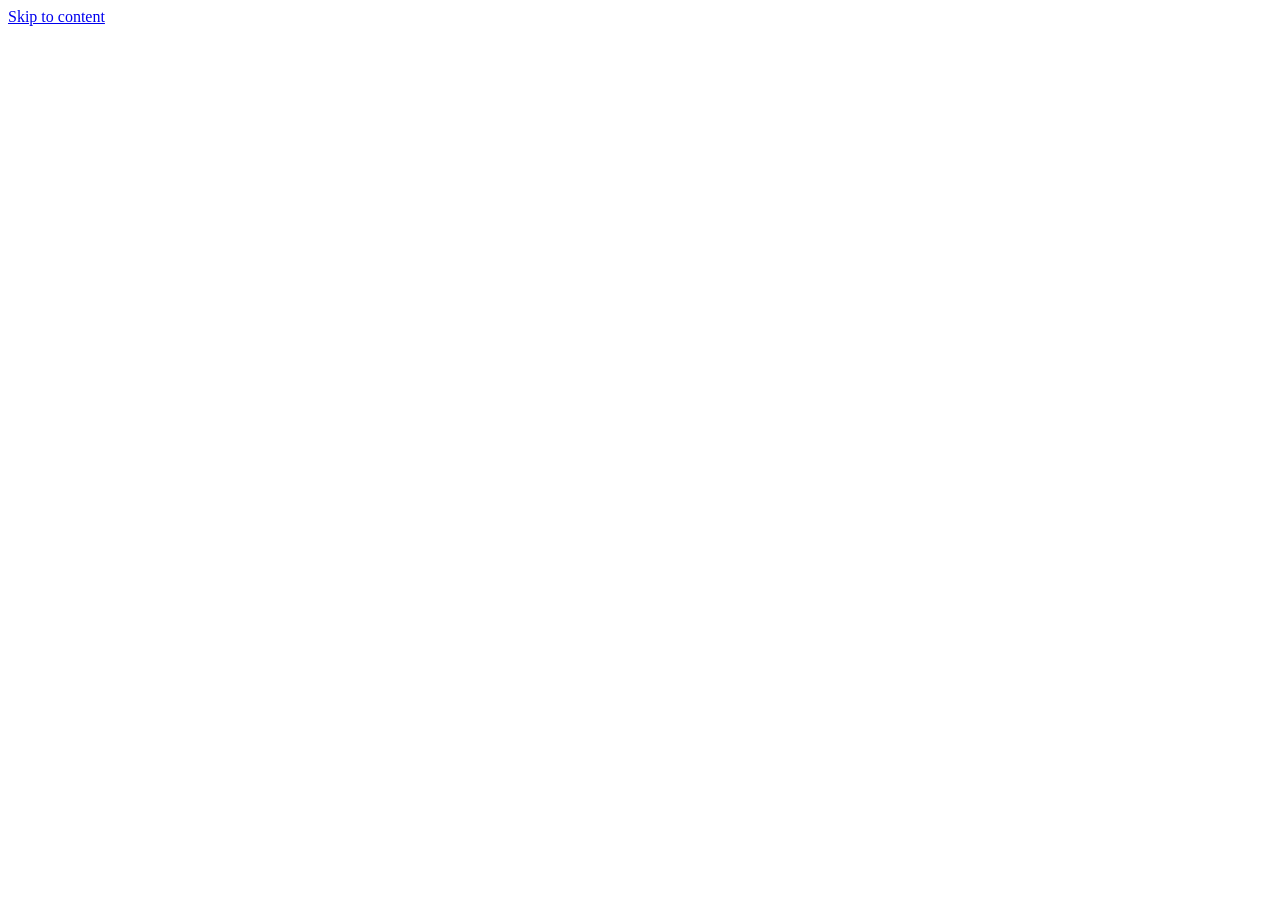
==== report/index.html @ 23d0b38d "Publish Mac Hardware Check fde9e52cd760" ====
<!doctype html>
<html lang="en">
<head>
  <meta charset="UTF-8">
  <meta name="viewport" content="width=device-width, initial-scale=1">
  <meta name="app-base" content="/machardwarecheck-prod/">
  <meta name="theme-color" content="#f6f7f8">
  <meta name="description" content="Check your MacBook display, keyboard, audio, camera, and more. Interactive tests and step-by-step guides, with results saved on your device.">
  <title>My report · Mac Hardware Check</title>
  <link rel="icon" href="data:image/svg+xml,%3Csvg xmlns='http://www.w3.org/2000/svg' viewBox='0 0 32 32'%3E%3Crect width='32' height='32' rx='9' fill='%231d6b4f'/%3E%3Cpath d='m8 17 5 5 11-12' fill='none' stroke='white' stroke-width='3'/%3E%3C/svg%3E">
  <link rel="stylesheet" href="/machardwarecheck-prod/assets/styles.css">
  <script type="module" src="/machardwarecheck-prod/assets/app.js"></script>
</head>
<body>
  <a class="skip-link" href="#main">Skip to content</a>
  <div id="app"></div>
  <noscript>Enable JavaScript in your browser to use the interactive checks.</noscript>
</body>
</html>
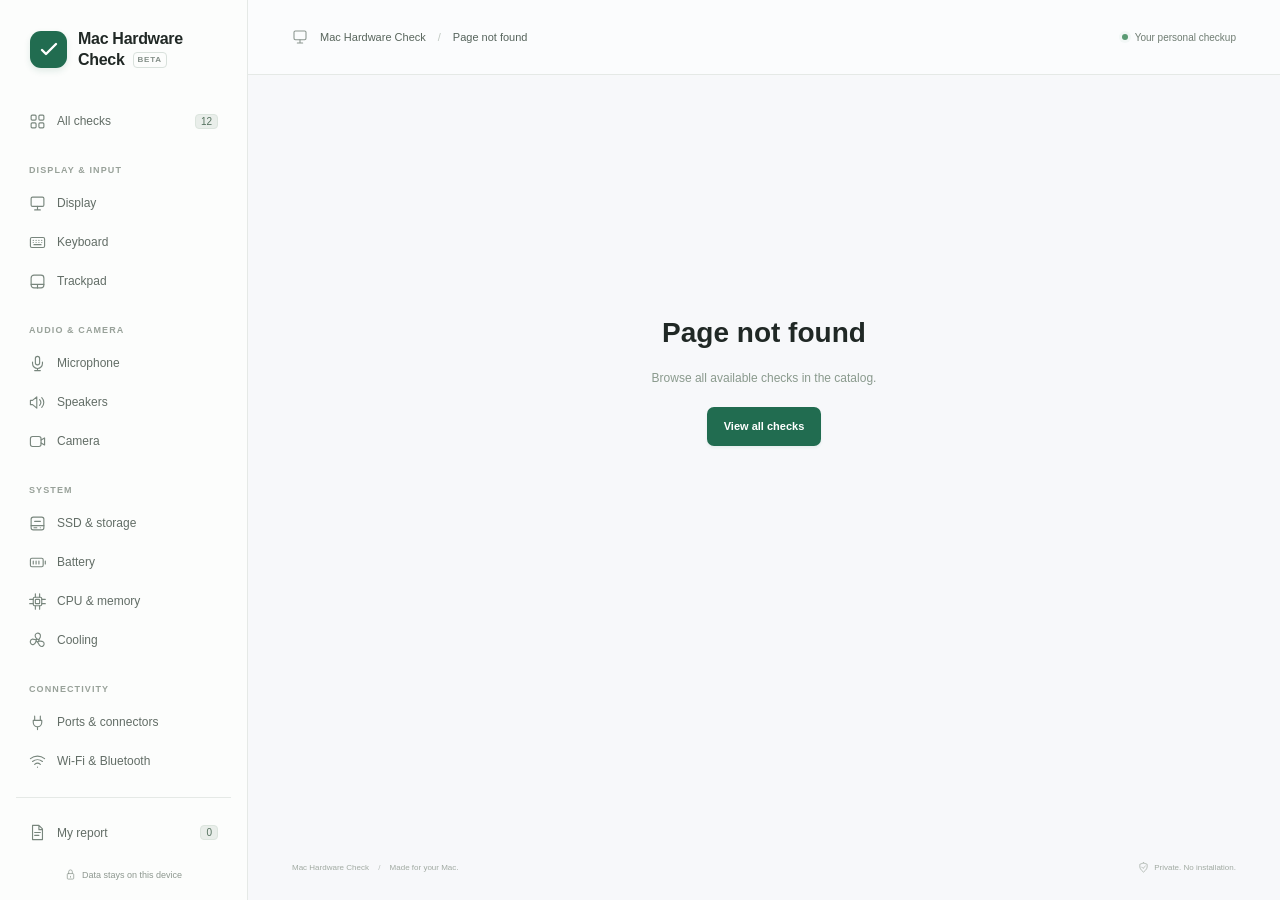
==== commit 8b364d87: "Publish Mac Hardware Check 10810b34ee79" ====
--- a/report/index.html
+++ b/report/index.html
@@ -3,13 +3,13 @@
 <head>
   <meta charset="UTF-8">
   <meta name="viewport" content="width=device-width, initial-scale=1">
-  <meta name="app-base" content="/machardwarecheck-prod/">
+  <meta name="app-base" content="/">
   <meta name="theme-color" content="#f6f7f8">
   <meta name="description" content="Check your MacBook display, keyboard, audio, camera, and more. Interactive tests and step-by-step guides, with results saved on your device.">
   <title>My report · Mac Hardware Check</title>
   <link rel="icon" href="data:image/svg+xml,%3Csvg xmlns='http://www.w3.org/2000/svg' viewBox='0 0 32 32'%3E%3Crect width='32' height='32' rx='9' fill='%231d6b4f'/%3E%3Cpath d='m8 17 5 5 11-12' fill='none' stroke='white' stroke-width='3'/%3E%3C/svg%3E">
-  <link rel="stylesheet" href="/machardwarecheck-prod/assets/styles.css">
-  <script type="module" src="/machardwarecheck-prod/assets/app.js"></script>
+  <link rel="stylesheet" href="/assets/styles.css">
+  <script type="module" src="/assets/app.js"></script>
 </head>
 <body>
   <a class="skip-link" href="#main">Skip to content</a>
--- a/assets/styles.css
+++ b/assets/styles.css
@@ -0,0 +1,9 @@
+:root{font-family:-apple-system,BlinkMacSystemFont,"Segoe UI",sans-serif;color:#202825;background:#f7f8fa;font-synthesis:none;--green:#216c50;--green-light:#e8f2ec;--muted:#77807c;--line:#e5e9e6;--sidebar:248px}*{box-sizing:border-box}body{margin:0}button,input,textarea,select{font:inherit}a{color:inherit;text-decoration:none}button,a,input,textarea,select{-webkit-tap-highlight-color:transparent}button{cursor:pointer}button:disabled{opacity:.5;cursor:wait}button{color:inherit}button:focus-visible,a:focus-visible,input:focus-visible,textarea:focus-visible,select:focus-visible,[tabindex="0"]:focus-visible{outline:3px solid #76b69b;outline-offset:4px}h1:focus{outline:0}button[hidden],[hidden]{display:none!important}h1,h2,h3,p{margin:0}.icon{width:20px;height:20px;flex-shrink:0;vertical-align:middle}.muted{color:#b8bfbb}.green-text{color:var(--green)}.skip-link{position:fixed;top:-60px;left:270px;z-index:100;background:white;padding:14px;border:2px solid var(--green)}.skip-link:focus{top:12px}.sidebar{width:var(--sidebar);position:fixed;inset:0 auto 0 0;display:flex;flex-direction:column;border-right:1px solid var(--line);background:#fcfdfc;z-index:30;padding:29px 16px 0}.brand{display:flex;gap:11px;align-items:center;font-size:16px;font-weight:650;line-height:1.3;letter-spacing:-.3px;padding:0 14px 31px}.brand-symbol{display:grid;place-items:center;width:37px;height:37px;border-radius:11px;background:var(--green);color:white;box-shadow:0 3px 6px #216c5020}.brand-symbol .icon{width:24px;height:24px;stroke-width:2.4}.brand-bottom{display:flex;align-items:center;gap:8px}.beta{font-size:8px;letter-spacing:.8px;font-weight:600;border:1px solid #d9e1dc;border-radius:4px;padding:2px 4px;color:#838e87}.sidebar-scroll{overflow:auto;scrollbar-width:thin;padding-bottom:20px}.nav-link{display:flex;gap:11px;align-items:center;padding:10px 13px;min-height:39px;border-radius:7px;font-size:12px;font-weight:500;color:#626d66;transition:background .15s}.nav-link>.icon{width:17px;height:17px;color:#78867d}.nav-link:hover{background:#f0f3f0;color:#1b5f45}.nav-link.active{background:#e8f0eb;color:#236a4d;font-weight:650}.nav-link.active>.icon{color:#236a4d}.nav-link .nav-status{margin-left:auto;width:14px;color:#31845f}.nav-count{margin-left:auto;font-size:10px;background:#e9eeea;border:1px solid #dce5de;border-radius:4px;padding:1px 5px;color:#55725f}.nav-group-label{margin:24px 13px 9px;font-size:9px;color:#98a199;font-weight:600;letter-spacing:1.1px;text-transform:uppercase}.sidebar-bottom{margin-top:auto;border-top:1px solid var(--line);padding:15px 0 20px;background:#fcfdfc}.local-note{display:flex;gap:6px;justify-content:center;align-items:center;font-size:9px;color:#8d978f;margin-top:17px}.local-note .icon{width:11px;height:11px}.workspace{margin-left:var(--sidebar);min-height:100vh;display:flex;flex-direction:column}.topbar{height:75px;flex-shrink:0;display:flex;align-items:center;justify-content:space-between;border-bottom:1px solid var(--line);padding:0 44px;background:#fbfcfd}.breadcrumb{display:flex;align-items:center;gap:12px;font-size:11px;color:#859087}.breadcrumb>.icon{width:16px;color:#8c9690}.breadcrumb>a{color:#58655c}.breadcrumb .slash{color:#c0c8c1}.breadcrumb>span:last-child{color:#55635b}.topbar-right{font-size:10px;display:flex;gap:7px;align-items:center;color:#6f7c72}.green-dot{width:6px;height:6px;border-radius:50%;background:#5a9a73;display:inline-block;box-shadow:0 0 0 3px #58a2740d}.icon-button{display:flex;align-items:center;justify-content:center;border:0;background:none;padding:5px}.mobile-menu{display:none}main{padding:36px 44px 0;max-width:1450px;width:100%;margin:0 auto;flex:1}.hero{display:grid;grid-template-columns:1.05fr 1fr;min-height:331px;overflow:hidden;background:#edf1ee;border:1px solid #e1e8e2;border-radius:14px;position:relative}.hero-copy{padding:35px 0 28px 35px;z-index:1}.eyebrow{display:flex;gap:6px;align-items:center;font-size:8px;letter-spacing:1.4px;font-weight:650;color:#647f6a}.eyebrow>span{width:5px;height:5px;border-radius:50%;background:#7a9d83}.hero h1{font-size:41px;line-height:1.13;letter-spacing:-1.65px;font-weight:600;margin:19px 0 14px;color:#223f30}.hero p{font-size:12px;color:#748077;line-height:1.7}.button{display:inline-flex;align-items:center;justify-content:center;gap:10px;min-height:39px;font-size:11px;font-weight:550;border-radius:7px;border:1px solid transparent;padding:10px 16px;white-space:nowrap;transition:background .15s,transform .15s}.button .icon{width:15px;height:15px}.button:hover{transform:translateY(-1px)}.button.primary{background:var(--green);color:white;box-shadow:0 2px 3px #236c5012}.button.primary:hover{background:#18573e}.button.secondary{background:#fff;border-color:#dee5df;color:#4c5e52}.button.secondary:hover{background:#f0f5f1;border-color:#b9cabe}.hero .button{margin-top:22px;min-width:176px}.hero-meta{display:flex;align-items:center;gap:5px;margin-top:12px;color:#8c978e;font-size:9px}.hero-meta .icon{width:12px;height:12px}.device-art{position:relative;display:grid;place-items:center;overflow:hidden;min-width:0;background:radial-gradient(ellipse at center,#dce8dc70,transparent 65%)}.orbit{position:absolute;border:1px solid #ccd9ce66;border-radius:50%;transform:rotate(-24deg)}.orbit-one{width:320px;height:240px}.orbit-two{width:400px;height:302px}.art-label{position:absolute;top:30px;right:31px;display:flex;align-items:center;gap:6px;font-size:7px;letter-spacing:1.2px;color:#798d7e}.laptop{position:relative;width:265px;transform:perspective(800px) rotateY(-12deg) rotateX(8deg) rotateZ(-4deg);margin-top:10px}.laptop-lid{width:238px;height:160px;border-radius:10px 10px 6px 6px;background:linear-gradient(150deg,#c3cbc5,#7d8f82);border:1px solid #98a99c;box-shadow:0 12px 20px #354c3820;padding:5px;margin:0 auto}.laptop-screen{width:100%;height:100%;border-radius:5px;background:#173e2b;overflow:hidden;position:relative;display:flex;flex-direction:column;align-items:center;justify-content:center;box-shadow:inset 0 0 26px #07160e55}.laptop-camera{position:absolute;top:5px;left:calc(50% - 18px);width:36px;height:6px;border-radius:0 0 4px 4px;background:#86968b;z-index:1}.screen-grid{position:absolute;inset:0;background-image:linear-gradient(#8ab89a0e 1px,transparent 1px),linear-gradient(90deg,#8ab89a0e 1px,transparent 1px);background-size:17px 17px;mask-image:radial-gradient(ellipse,black,transparent)}.screen-check{width:49px;height:49px;border:1px solid #81b38d60;background:#8fc49b11;border-radius:50%;display:grid;place-items:center;color:#b4d9ba;box-shadow:0 0 0 10px #b1d7b505}.screen-check .icon{width:26px;height:26px;stroke-width:1.7}.screen-line{width:70px;height:4px;background:#c3d9c66b;border-radius:4px;margin-top:15px}.screen-subline{width:41px;height:3px;background:#9ab79e3f;border-radius:3px;margin-top:6px}.laptop-base{height:8px;background:linear-gradient(#d4dcd7,#a3b1a8);border:1px solid #a6b5ab;border-radius:1px 1px 14px 14px;position:relative;z-index:1}.laptop-base>div{width:48px;height:3px;background:#899d90;margin:0 auto;border-radius:0 0 4px 4px}.laptop-shadow{position:absolute;bottom:-15px;left:0;width:270px;height:20px;background:#586d5840;border-radius:50%;filter:blur(10px)}.art-point{position:absolute;background:#fafcf8d9;display:grid;place-items:center;border:1px solid #dce5d9;border-radius:10px;width:35px;height:35px;color:#6b8b72;box-shadow:0 4px 12px #657a6510;transform:rotate(-7deg)}.art-point .icon{width:17px;height:17px}.point-one{left:22px;top:74px}.point-two{right:29px;bottom:83px;transform:rotate(9deg)}.point-three{left:53px;bottom:48px;transform:rotate(7deg)}.art-caption{position:absolute;bottom:23px;right:30px;font:7px ui-monospace,SFMono-Regular,monospace;letter-spacing:1px;color:#97a696}.art-caption>span{margin-left:16px;color:#7f9584}.progress-strip{display:flex;align-items:center;gap:15px;background:#fff;border:1px solid var(--line);border-radius:10px;padding:18px 21px;margin-top:19px}.progress-icon{height:35px;width:35px;background:#f3f5f3;border:1px solid #e9ede9;border-radius:9px;color:#7c8f80;display:grid;place-items:center}.progress-icon .icon{width:17px;height:17px}.progress-copy{min-width:150px;width:30%}.progress-copy strong{font-size:10px;font-weight:550;display:flex;justify-content:space-between;gap:12px}.progress-copy strong>span{font-size:9px;color:#89958c;font-weight:400}.progress-track{height:4px;border-radius:4px;background:#edf1ee;margin-top:9px;overflow:hidden}.progress-track>div{background:#5c9972;height:100%;border-radius:4px;transition:width .3s}.progress-numbers{display:flex;gap:18px;align-items:center;margin-left:10px;font-size:9px;color:#879087}.progress-numbers>span{display:flex;gap:6px;align-items:center;white-space:nowrap}.status-dot{height:5px;width:5px;background:#b7c1b9;display:inline-block;border-radius:50%}.status-dot.passed{background:#5c9c70}.status-dot.issue,.issue-dot{background:#b97a50}.issue-dot{width:6px;height:6px;border-radius:50%;margin-left:auto}.text-link{display:inline-flex;gap:7px;align-items:center;font-size:10px;color:#4c7059;font-weight:500;background:none;border:0;padding:0}.text-link .icon{width:14px;height:14px}.progress-strip>.text-link{margin-left:auto;white-space:nowrap}.catalog{margin-top:33px}.section-title{display:flex;justify-content:space-between;align-items:center}.section-title h2{font-size:22px;letter-spacing:-.7px;font-weight:600}.section-title p{font-size:11px;color:#88918b;margin-top:8px}.section-total{font-size:9px;color:#8a948d;display:flex;align-items:center}.catalog-toolbar{display:flex;gap:10px;align-items:center;justify-content:space-between;margin:23px 0 20px}.filters{display:flex;padding:3px;border:1px solid #e3e8e3;background:#eef1ee;border-radius:8px;gap:2px}.filter{padding:7px 10px;min-height:30px;border:1px solid transparent;background:transparent;border-radius:5px;font-size:9px;color:#7d8880;white-space:nowrap}.filter.selected{background:white;box-shadow:0 1px 3px #283a2910;border-color:#e3e8e2;color:#365741;font-weight:600}.filter:hover{color:var(--green)}.search-box{height:36px;display:flex;align-items:center;gap:7px;border:1px solid #e2e7e3;background:white;border-radius:7px;padding:0 10px;width:185px}.search-box .icon{width:13px;height:13px;color:#99a29a}.search-box input{min-width:0;width:100%;font-size:9px;background:none;border:0;outline:0;color:#354c3e}.search-box input::placeholder{color:#a0a8a1}.search-box:focus-within{outline:2px solid #84b99d;outline-offset:2px}.check-grid{display:grid;grid-template-columns:repeat(3,minmax(0,1fr));gap:14px}.check-card{min-height:183px;display:flex;flex-direction:column;background:#fff;border:1px solid #e3e8e3;border-radius:10px;padding:20px;transition:transform .18s,box-shadow .18s,border-color .18s}.check-card:hover{border-color:#9db9a5;transform:translateY(-3px);box-shadow:0 8px 22px #244f3410}.card-top{display:flex;justify-content:space-between;align-items:center}.card-icon{display:inline-flex;align-items:center;justify-content:center;width:35px;height:35px;border:1px solid #e3ebe4;border-radius:9px;color:#68816f;background:#f2f6f2}.card-icon.media{background:#f1f3f9;border-color:#e7eaf2;color:#7b87a8}.card-icon.system{background:#f7f4ef;border-color:#eee9de;color:#9c8b6b}.card-icon .icon{width:18px;height:18px}.card-time{font-size:9px;color:#a0a89f}.check-card h3{font-size:13px;font-weight:550;letter-spacing:-.1px;margin:16px 0 8px}.check-card p{font-size:10px;color:#8c948e;line-height:1.65;max-width:210px;min-height:33px}.card-bottom{display:flex;align-items:center;justify-content:space-between;margin-top:auto;padding-top:19px;gap:5px}.mode-label{display:flex;gap:5px;align-items:center;font-size:8px;color:#8b978e}.mode-label .icon{width:10px;height:10px}.small-dot{height:4px;width:4px;background:#8bad97;border-radius:50%}.card-arrow{width:15px;height:15px;color:#a1ada4}.card-status{font-size:8px}.card-status.passed{color:#358056}.card-status.issue{color:#b47a4a}.card-status.skipped{color:#939b94}.privacy-banner{display:flex;gap:14px;align-items:center;margin-top:27px;background:#eff3ef;border:1px solid #e2e9e1;padding:20px 23px;border-radius:10px}.privacy-banner>.icon{color:#7c9e80;width:24px;height:24px}.privacy-banner strong{font-size:10px;font-weight:550;color:#5c755f}.privacy-banner p{font-size:9px;line-height:1.65;color:#8e9a8e;margin-top:4px;max-width:440px}.privacy-badge{margin-left:auto;color:#8a9e89;font-size:8px;white-space:nowrap;border:1px solid #d6e1d3;border-radius:4px;padding:5px 7px}.page-footer{max-width:1450px;width:100%;margin:0 auto;padding:24px 44px 27px;display:flex;align-items:center;justify-content:space-between;color:#a1aaa2;font-size:8px;gap:20px}.page-footer .muted{margin:0 7px}.page-footer>span:last-child{display:flex;align-items:center;gap:5px}.page-footer .icon{width:11px;height:11px}.page-heading{margin:3px 0 28px}.back-link{font-size:11px;color:#6d8173;display:inline-flex;margin-bottom:27px}.check-title-line{display:flex;gap:16px;align-items:center}.card-icon.large{width:53px;height:53px;border-radius:13px}.card-icon.large .icon{width:26px;height:26px}.check-title-line h1,.report-heading h1{font-size:30px;font-weight:600;letter-spacing:-1px;margin-top:8px;line-height:1.2}.detail-time{display:flex;align-items:center;gap:6px;margin-left:auto;color:#8a968d;font-size:11px}.detail-time .icon{width:14px;height:14px}.page-description{font-size:12px;color:#869187;line-height:1.6;margin-top:16px}.detail-layout{display:grid;grid-template-columns:minmax(0,1fr) 236px;gap:24px}.test-panel{padding:23px;border:1px solid var(--line);border-radius:12px;background:white;overflow:hidden}.instruction-box{border-bottom:1px solid #e1e7e1;padding:2px 0 24px;margin-bottom:23px}.instruction-icon{color:#8c9e8e}.instruction-icon .icon{width:19px;height:19px}.instruction-box h2{font-size:12px;font-weight:600;margin-top:13px;margin-bottom:10px}.instruction-box p{font-size:11px;line-height:1.8;color:#819083}.instruction-box.criteria .instruction-icon{color:#498368}.instruction-privacy{font-size:9px;line-height:1.8;color:#95a195}.instruction-privacy>.icon{display:block;width:15px;height:15px;margin-bottom:8px}.result-panel{background:white;border:1px solid var(--line);border-radius:12px;margin-top:20px;padding:24px}.result-panel h2{font-size:16px;letter-spacing:-.4px;font-weight:550}.result-panel p{font-size:10px;color:#8d978f;margin-top:7px}.result-options{display:flex;gap:8px;margin:20px 0}.result-option{border:1px solid #e2e7e2;border-radius:7px;background:white;display:flex;align-items:center;justify-content:center;gap:7px;font-size:10px;padding:11px 10px;flex:1;white-space:nowrap}.result-option .icon{width:14px;height:14px;color:#8a9a8c}.result-option.chosen.passed{background:#e9f4ed;border-color:#80ac90;color:#276f48}.result-option.chosen.issue{background:#fcf2e8;border-color:#c6a580;color:#9f6c37}.result-option.chosen.skipped{background:#f0f2f1;border-color:#a9b5ad}.notes-label{font-size:10px;display:block;color:#58685d;margin:0 0 9px}.notes-label span{color:#a1aaa2;font-size:9px;margin-left:5px}textarea{width:100%;resize:vertical;min-height:82px;border:1px solid #e0e6e1;border-radius:7px;background:#fcfdfc;padding:11px;font-size:11px;line-height:1.6;color:#526559}textarea::placeholder{color:#b0b8b1}.note-footer{display:flex;gap:10px;justify-content:space-between;align-items:center;margin-top:9px;font-size:8px;color:#a0aba1}.note-footer .text-link{font-size:8px;color:#94a094}.next-check{display:flex;justify-content:space-between;align-items:center;gap:12px;margin:24px 0 12px}.tool-controls{display:flex;gap:15px;justify-content:space-between;align-items:center;margin-top:20px;flex-wrap:wrap}.tool-caption{font-size:10px;line-height:1.7;color:#99a199;margin-top:16px}.button-row{display:flex;gap:9px;align-items:center;flex-wrap:wrap}.display-preview{height:280px;position:relative;border:1px solid #e1e6e1;border-radius:8px;overflow:hidden;background:white}.display-pattern{position:absolute;inset:0;background:white}.display-preview-label{position:absolute;left:18px;bottom:16px;background:#202a23bb;backdrop-filter:blur(5px);color:#fff;border-radius:5px;padding:9px 12px;font-size:7px;letter-spacing:1.1px}.display-preview-label span{display:block;font-size:9px;letter-spacing:0;color:#c9d6cc;margin-top:4px}.display-preview:fullscreen{width:100vw;height:100vh;border:0;border-radius:0}.display-preview:fullscreen .display-preview-label{display:none}.swatches{display:flex;gap:9px}.swatch{height:25px;width:25px;background:var(--swatch);border:1px solid #d0d8d0;border-radius:50%;position:relative;padding:0}.swatch.selected:after{content:'';position:absolute;inset:-5px;border:1px solid #47785b;border-radius:50%}.keyboard-stage{background:#f4f6f4;border:1px solid #e3e8e3;border-radius:9px;padding:17px 10px 15px;overflow:auto}.keyboard-instruction{text-align:center;font-size:9px;color:#97a497;margin-bottom:24px}.keyboard{min-width:385px;max-width:660px;margin:0 auto}.keyboard-row{display:flex;gap:3px;margin:3px 0}.key{display:grid;place-items:center;flex:1;min-width:0;height:32px;border:1px solid #dde3de;border-bottom:2px solid #d6ddd7;border-radius:4px;background:#fff;color:#6d7f71;font-size:9px;transition:background .1s}.key.wide-key{flex:1.5}.key.space-key{flex:6}.key.tested{background:#e0eee1;border-color:#a5c5a9;color:#387248}.key.pressed{background:#3d7e52;color:#fff}.keyboard-stage:focus .keyboard-instruction{color:#52805c}.live-reading{font-size:10px;color:#6c876f}.trackpad-area{height:270px;position:relative;border:1px dashed #cddbcf;border-radius:10px;background:#f6f8f5;overflow:hidden}.trackpad-area canvas{width:100%;height:100%;position:absolute;inset:0;z-index:1;touch-action:none;cursor:crosshair}.trackpad-prompt{position:absolute;inset:0;display:flex;justify-content:center;align-items:center;flex-direction:column;gap:10px;pointer-events:none;color:#8aa58f;font-size:12px}.trackpad-prompt>.icon{width:35px;height:35px;margin-bottom:5px}.trackpad-prompt small{font-size:9px;color:#a2afa3}.trackpad-readings{display:flex;justify-content:space-between;align-items:center;gap:12px;font-size:9px;color:#98a79b;margin-top:20px}.trackpad-readings strong{color:#568363;margin-left:5px;font-weight:500}.speaker-stage{display:flex;align-items:center;justify-content:center;gap:30px;min-height:220px;background:#f4f7f4;border:1px solid #e5ebe4;border-radius:8px}.speaker-unit{display:flex;flex-direction:column;align-items:center;gap:17px;color:#689172}.speaker-unit>span:first-child{font-size:12px;background:white;display:grid;place-items:center;width:28px;height:28px;border:1px solid #e2e9e0;border-radius:50%}.speaker-unit>.icon{width:38px;height:38px}.speaker-unit>span:last-child{font-size:7px;letter-spacing:1px;color:#99ab9c}.sound-wave{display:flex;gap:3px;align-items:center;height:60px}.sound-wave i{width:3px;height:var(--h);border-radius:4px;background:#c8dbca}.playing .sound-wave i{animation:wave .6s ease-in-out infinite alternate;animation-delay:var(--delay);background:#729d79}@keyframes wave{to{height:10px}}.speaker-buttons{display:flex;gap:12px;justify-content:center;margin-top:22px}.media-stage{height:280px;background:#f0f4f1;border:1px solid #e2e9e2;border-radius:9px;position:relative;overflow:hidden;display:grid;place-items:center}.media-placeholder{display:flex;align-items:center;justify-content:center;flex-direction:column;gap:12px;color:#96aa99;position:absolute;inset:0;pointer-events:none}.media-placeholder>.icon{width:34px;height:34px;margin-bottom:5px}.media-placeholder>strong{font-size:14px;font-weight:500;color:#789480}.media-placeholder>span{font-size:10px;color:#a3b1a4}.camera-stage{background:#1d2b23;border-color:#29372e}.camera-stage .media-placeholder>strong{color:#a7bdad}.camera-stage .media-placeholder>span{color:#7f9885}.camera-stage video{height:100%;width:100%;object-fit:contain;transform:scaleX(-1)}.media-indicator{position:absolute;bottom:13px;right:13px;font-size:8px;border-radius:5px;display:flex;gap:6px;align-items:center;background:#ffffffde;color:#61806a;padding:6px 8px}.mic-meter{display:flex;gap:4px;align-items:center;justify-content:center;opacity:0}.running .mic-meter{opacity:1}.mic-meter i{height:52px;width:5px;border-radius:4px;background:#d7e4d9}.mic-meter i.lit{background:#528d62}.device-select{display:flex;gap:6px;align-items:center;font-size:9px;color:#96a399;max-width:100%}.device-select select{font-size:10px;max-width:210px;color:#6b816f;border:1px solid #dce5dc;padding:8px;background:#fff;border-radius:6px}audio{width:100%;margin-top:20px;height:36px}.guide-step{display:flex;gap:18px;padding:23px 0;border-bottom:1px solid #edf0ec}.guide-step:first-child{padding-top:4px}.guide-step:last-of-type{border:0}.step-number{display:flex;align-items:center;justify-content:center;width:28px;height:28px;flex-shrink:0;background:#eff4ed;border:1px solid #e2e9df;border-radius:7px;color:#7b987c;font:10px ui-monospace,monospace}.guide-step h3{font-size:13px;font-weight:550;line-height:1.5;padding-top:4px}.guide-step p{font-size:11px;line-height:1.9;margin-top:9px;color:#8b978d}.source-link{display:flex;align-items:center;gap:7px;color:#6a8b70;background:#f3f7f1;border-radius:6px;padding:12px;font-size:10px;margin-top:8px}.source-link .icon{width:14px;height:14px}.source-link .icon:last-child{margin-left:auto}.report-heading{display:flex;justify-content:space-between;gap:20px;align-items:center;margin-top:6px;margin-bottom:30px}.report-heading h1{font-size:32px}.report-stats{display:grid;grid-template-columns:repeat(3,1fr);border:1px solid var(--line);border-radius:11px;background:white;padding:24px 0}.report-stats>div{display:flex;flex-direction:column;border-right:1px solid var(--line);gap:12px;padding:0 30px}.report-stats>div:last-child{border:0}.report-stats span{font-size:10px;color:#8d9b8e}.report-stats strong{font-size:29px;font-weight:500;letter-spacing:-1px}.report-stats small{font-size:13px;color:#a9b4ab;font-weight:400;letter-spacing:0}.report-notice{font-size:10px;line-height:1.8;color:#8a998c;display:flex;gap:9px;align-items:center;margin:22px 0}.report-notice .icon{width:15px;height:15px}.report-list{border:1px solid var(--line);border-radius:11px;overflow:hidden;background:#fff}.report-row{display:flex;align-items:center;gap:16px;padding:19px 22px;border-bottom:1px solid #eaf0e8}.report-row:last-child{border:0}.report-row:hover{background:#f5f8f3}.report-row h2{font-size:12px;font-weight:550;margin-bottom:6px}.report-row-copy{min-width:0;flex:1}.report-row-copy>span{font-size:9px;color:#9aa59c}.report-row-copy p{font-size:10px;color:#819184;line-height:1.7;white-space:pre-wrap;overflow-wrap:anywhere}.report-status{font-size:9px;white-space:nowrap;color:#9ca79d}.report-status.passed{color:#42845c}.report-status.issue{color:#b17a45}.report-status.skipped{color:#9aa49c}.report-row>.icon{width:14px;color:#a5b3a7}.report-actions{display:flex;justify-content:space-between;align-items:center;margin-top:25px;margin-bottom:20px}.reset-link{color:#9c8d7d;font-size:10px}.toast{position:fixed;bottom:25px;left:calc(50% + 80px);transform:translate(-50%,10px);z-index:80;background:#264b34;color:white;padding:12px 18px;border-radius:8px;font-size:11px;line-height:1.6;box-shadow:0 6px 18px #1a352c20;pointer-events:none;opacity:0;transition:opacity .2s,transform .2s;max-width:80vw}.toast.visible{opacity:1;transform:translate(-50%,0)}dialog{max-width:420px;width:calc(100% - 40px);padding:27px;border:1px solid #dbe3db;border-radius:12px;color:#2d4934;box-shadow:0 20px 80px #1a362d30}dialog::backdrop{background:#162b2066;backdrop-filter:blur(3px)}dialog h2{font-size:19px;letter-spacing:-.5px}dialog p{font-size:12px;line-height:1.8;color:#88968b;margin:16px 0 22px}.button.danger{background:#a36446;color:white}.empty-search{grid-column:1/-1;min-height:235px;text-align:center;display:flex;align-items:center;justify-content:center;flex-direction:column;gap:14px;color:#8da291}.empty-search h3{font-size:17px;font-weight:500}.empty-search p{font-size:11px;color:#99a69b}.not-found{min-height:60vh;display:flex;align-items:center;justify-content:center;flex-direction:column;gap:22px}.not-found h1{font-size:28px}.not-found p{font-size:12px;color:#8a9a8d}.storage-warning{font-size:11px;line-height:1.7;padding:12px;background:#faf1e5;color:#9b774c;border:1px solid #ebddca;border-radius:7px;margin-bottom:20px}.nav-overlay{display:none}
+@media(min-width:1600px){main{padding-top:45px}.hero{min-height:365px}.hero-copy{padding:40px 0 35px 45px}.hero h1{font-size:47px}.laptop{transform:perspective(800px) rotateY(-12deg) rotateX(8deg) rotateZ(-4deg) scale(1.18)}.check-card{min-height:200px;padding:24px}.check-card h3{font-size:15px}.check-card p{font-size:11px;max-width:240px}}
+@media(max-width:1200px){:root{--sidebar:221px}.sidebar{padding-left:12px;padding-right:12px}.brand{font-size:14px;padding-left:9px;gap:9px}.brand-symbol{width:33px;height:33px}.nav-link{font-size:11px;padding-left:10px;padding-right:10px}.topbar{padding:0 28px}main{padding:28px 28px 0}.hero-copy{padding-left:27px}.hero h1{font-size:35px}.hero{grid-template-columns:1.05fr 1fr;min-height:312px}.device-art .laptop{transform:perspective(800px) rotateY(-12deg) rotateX(8deg) rotateZ(-4deg) scale(.85)}.orbit-one{width:260px;height:210px}.orbit-two{width:340px;height:270px}.point-one{left:10px;top:73px}.point-two{right:13px}.point-three{left:25px}.progress-numbers{gap:12px;margin-left:0}.progress-strip{gap:12px;padding:17px}.progress-copy{min-width:120px}.catalog-toolbar{flex-wrap:wrap}.filters{flex:1}.filter{flex:1}.search-box{width:160px}.check-card{padding:17px;min-height:181px}.card-status{font-size:7px}.privacy-banner{padding:18px}.privacy-badge{display:none}.page-footer{padding-left:28px;padding-right:28px}.detail-layout{grid-template-columns:minmax(0,1fr) 190px;gap:18px}.test-panel{padding:18px}.result-panel{padding:20px}.result-option{padding:10px 7px;font-size:9px;gap:5px}.speaker-stage{gap:15px}.sound-wave{gap:2px}.report-heading{align-items:flex-start;flex-direction:column}.detail-time{font-size:10px}}
+@media(max-width:1000px){.hero{grid-template-columns:1.15fr .85fr}.hero-copy{padding-left:23px}.hero h1{font-size:31px}.hero p{font-size:11px}.device-art .laptop{transform:perspective(800px) rotateY(-12deg) rotateX(8deg) rotateZ(-4deg) scale(.72)}.point-one{left:2px}.point-two{right:5px;bottom:61px}.point-three{display:none}.art-label{font-size:6px;right:15px}.art-caption{right:17px;font-size:6px}.progress-numbers{display:none}.check-grid{grid-template-columns:repeat(2,minmax(0,1fr))}.check-card p{max-width:210px}.detail-layout{grid-template-columns:1fr}.instructions{display:grid;grid-template-columns:1fr 1fr;gap:23px;margin-top:8px}.instruction-privacy{grid-column:1/-1;display:none}.instruction-box{border-top:1px solid var(--line);border-bottom:0;padding-top:18px;margin-bottom:0}.instruction-box h2{margin-top:10px}.display-preview{height:300px}.page-footer{line-height:1.7}.page-footer>span:last-child{white-space:nowrap}.catalog-toolbar{align-items:stretch}.search-box{width:100%}.catalog-toolbar .filters{width:100%}}
+@media(max-width:760px){:root{--sidebar:230px}.sidebar{transform:translateX(-100%);visibility:hidden;transition:transform .2s;padding-top:24px}.sidebar.open{transform:translateX(0);visibility:visible}.workspace{margin:0}.mobile-menu{display:flex}.topbar{height:61px;padding:0 20px}.topbar-right{display:none}.breadcrumb{gap:9px;font-size:10px}.breadcrumb>.icon{display:none}.nav-overlay{display:block;position:fixed;inset:0;background:#15291d66;z-index:29;border:0;backdrop-filter:blur(2px)}.sidebar-scroll .nav-link{font-size:12px;min-height:42px}.sidebar-scroll .nav-group-label{font-size:9px;margin-top:20px}.brand{font-size:16px}.topbar .icon-button{padding:5px 5px 5px 0}.topbar .icon{width:17px;height:17px}main{padding:24px 20px 0}.hero{min-height:315px;grid-template-columns:1fr 1fr}.hero-copy{padding:29px 0 25px 25px}.hero h1{font-size:36px}.hero p{font-size:11px}.hero .eyebrow{font-size:7px;letter-spacing:1px}.device-art .laptop{transform:perspective(800px) rotateY(-12deg) rotateX(8deg) rotateZ(-4deg) scale(.85)}.point-one{left:5px}.point-two{right:13px;bottom:66px}.point-three{display:grid;left:20px;bottom:33px}.progress-copy{width:40%}.progress-numbers{display:flex;gap:10px;font-size:8px}.progress-strip{gap:12px}.progress-strip>.text-link{font-size:9px}.check-grid{grid-template-columns:repeat(3,minmax(0,1fr));gap:12px}.check-card{min-height:181px;padding:16px}.check-card h3{font-size:12px}.check-card p{font-size:9px}.check-card .card-time{font-size:8px}.card-bottom{gap:4px}.mode-label{font-size:7px}.card-status{font-size:7px}.filters{flex:none;width:auto!important}.filter{font-size:9px;padding-left:9px;padding-right:9px}.search-box{width:180px}.catalog-toolbar{flex-wrap:nowrap;gap:12px}.page-footer{padding:22px 20px;font-size:7px}.toast{left:50%}.detail-layout{grid-template-columns:minmax(0,1fr) 180px}.instructions{display:block;margin-top:0}.instruction-box{border-top:0;border-bottom:1px solid var(--line);padding-top:0;margin-bottom:25px}.detail-time{margin-right:5px}.report-heading{flex-direction:row;align-items:center}.report-heading h1{font-size:28px}.report-heading .button-row{flex-direction:column;align-items:stretch}.report-stats{padding:20px 0}.report-stats>div{padding:0 24px}}
+@media(max-width:600px){.hero{grid-template-columns:1fr .8fr;min-height:310px}.hero h1{font-size:32px;letter-spacing:-1.2px}.hero-copy{padding:25px 0 25px 22px}.hero p{font-size:10px}.device-art .laptop{transform:perspective(800px) rotateY(-12deg) rotateX(8deg) rotateZ(-4deg) scale(.65)}.point-one{top:81px;width:28px;height:28px}.point-two{bottom:73px;right:4px;width:28px;height:28px}.point-three{display:none}.art-label{font-size:5px;top:29px;right:12px;letter-spacing:.5px}.art-caption{font-size:5px;right:14px}.art-caption>span{margin-left:4px}.hero .button{font-size:10px;padding:10px 12px;min-width:157px}.hero-meta{font-size:7px;white-space:nowrap}.progress-numbers{display:none}.progress-strip{padding:15px;gap:12px}.progress-copy{flex:1}.progress-icon{width:30px;height:30px}.progress-strip>.text-link{margin-left:8px}.progress-strip>.text-link .icon{display:none}.section-title h2{font-size:21px}.section-title p{font-size:10px;max-width:245px;line-height:1.6}.section-total{font-size:8px;white-space:nowrap}.catalog-toolbar{flex-wrap:wrap;margin:20px 0 16px}.filters{width:100%!important;flex:1}.filter{font-size:9px;flex:1;padding:8px 7px}.search-box{width:100%;height:37px}.search-box input{font-size:10px}.check-grid{grid-template-columns:repeat(2,minmax(0,1fr));gap:11px}.check-card{padding:17px;min-height:189px}.check-card h3{font-size:12px;margin-top:17px}.check-card p{font-size:10px;line-height:1.65}.card-bottom{padding-top:17px}.mode-label{font-size:7px}.privacy-banner{align-items:flex-start;padding:18px;gap:12px}.privacy-banner p{font-size:9px;line-height:1.7}.page-footer{align-items:flex-start;font-size:7px;gap:10px}.page-footer>span:last-child{max-width:95px;white-space:normal}.detail-layout{grid-template-columns:1fr}.page-heading{margin-bottom:25px}.check-title-line h1{font-size:29px}.check-title-line{gap:12px}.card-icon.large{width:46px;height:46px}.check-title-line .eyebrow{font-size:7px;letter-spacing:1px}.detail-time{font-size:9px}.detail-time .icon{display:none}.page-description{font-size:11px;margin-top:16px}.instructions{display:grid;grid-template-columns:1fr;gap:0;margin-top:20px}.instruction-box{padding:18px 0;border-top:1px solid var(--line);border-bottom:0;margin:0}.instruction-box h2{font-size:12px;margin-top:8px}.instruction-box p{font-size:11px}.instruction-icon .icon{width:17px;height:17px}.instructions .criteria{padding-bottom:0}.test-panel{padding:16px}.display-preview{height:240px}.tool-controls{gap:16px}.swatches{gap:9px}.swatch{height:24px;width:24px}.tool-controls>.button{margin-left:auto;font-size:9px;min-height:33px;padding:8px 10px}.tool-controls>.button .icon{width:12px;height:12px}.result-panel{padding:20px 17px}.result-panel h2{font-size:15px}.result-options{gap:6px}.result-option{font-size:9px;gap:5px;padding:11px 5px}.result-option .icon{width:12px;height:12px}.note-footer .text-link{font-size:7px}.next-check{margin-top:20px}.next-check>.text-link{font-size:9px}.next-check>.button{font-size:10px;padding:10px 13px}.keyboard-stage{padding:15px 7px}.keyboard{min-width:375px}.keyboard-instruction{text-align:left;padding-left:5px;font-size:8px}.key{font-size:8px;height:30px}.trackpad-area{height:240px}.trackpad-readings{font-size:8px;gap:7px}.speaker-stage{min-height:205px;gap:20px}.speaker-unit>.icon{width:30px;height:30px}.speaker-unit>span:last-child{font-size:6px;letter-spacing:.5px}.sound-wave{gap:2px}.sound-wave i{width:2px}.speaker-buttons{gap:8px}.speaker-buttons .button{font-size:10px;padding:9px 12px}.media-stage{height:245px}.mic-meter{gap:3px}.mic-meter i{width:4px}.media-placeholder>strong{font-size:13px}.media-placeholder>span{font-size:9px}.tool-controls .button-row{gap:7px}.tool-controls .button-row .button{font-size:10px;padding:10px 12px}.device-select{width:100%}.device-select select{max-width:calc(100% - 70px);width:100%}.guide-step{padding:20px 0;gap:12px}.guide-step h3{font-size:12px}.guide-step p{font-size:10px}.step-number{width:26px;height:26px}.report-heading{align-items:flex-start;flex-direction:column;gap:20px;margin-bottom:24px}.report-heading h1{font-size:29px}.report-heading .button-row{flex-direction:row}.report-stats{padding:20px 0}.report-stats>div{padding:0 18px;gap:12px}.report-stats span{font-size:8px}.report-stats strong{font-size:26px}.report-stats small{font-size:11px}.report-row{padding:17px 14px;gap:11px}.report-row h2{font-size:11px}.report-row-copy>span{font-size:8px}.report-row>.card-icon{width:30px;height:30px;border-radius:7px}.report-status{font-size:8px}.report-row>.icon{display:none}.report-actions .button{font-size:10px;padding:10px 13px}.report-actions .text-link{font-size:9px;gap:5px}}
+@media(max-width:380px){main{padding-left:15px;padding-right:15px}.hero{grid-template-columns:1fr .65fr;min-height:305px}.hero h1{font-size:30px}.hero-copy{padding-left:20px}.device-art .laptop{transform:perspective(800px) rotateY(-12deg) rotateX(8deg) rotateZ(-4deg) scale(.5)}.art-label{display:none}.hero .eyebrow{font-size:6px;letter-spacing:.9px}.art-point{display:none}.art-caption{display:none}.hero-meta{font-size:6px}.filter{font-size:8px;padding-left:5px;padding-right:5px}.check-card{padding:14px}.check-card h3{font-size:11px}.card-bottom .card-arrow{width:13px}.card-status{font-size:6px}.result-option{font-size:8px}.topbar{padding-left:15px;padding-right:15px}.breadcrumb{font-size:9px}.report-stats>div{padding:0 15px}}
+@media(prefers-reduced-motion:reduce){*,*:before,*:after{animation:none!important;transition:none!important;scroll-behavior:auto!important}}
+@media print{body{background:white;font-size:12px}.sidebar,.topbar,.page-footer,.report-heading .button-row,.report-actions,.report-notice>.icon,.toast,.skip-link,.nav-overlay{display:none!important}.workspace{margin:0}main{max-width:none;padding:0}.report-heading{margin-top:0}.report-stats{padding:12px 0;break-inside:avoid}.report-list{border-color:#ccc}.report-row{padding:12px;break-inside:avoid}.report-row h2{font-size:12px}.report-row-copy>span,.report-row-copy>p,.report-status{font-size:10px;color:#555}.report-notice{color:#555;font-size:11px}.report-row>.icon{display:none}a[href]:after{content:none}.report-row .card-icon{border-color:#ccc}.report-row-copy{max-width:none}}
